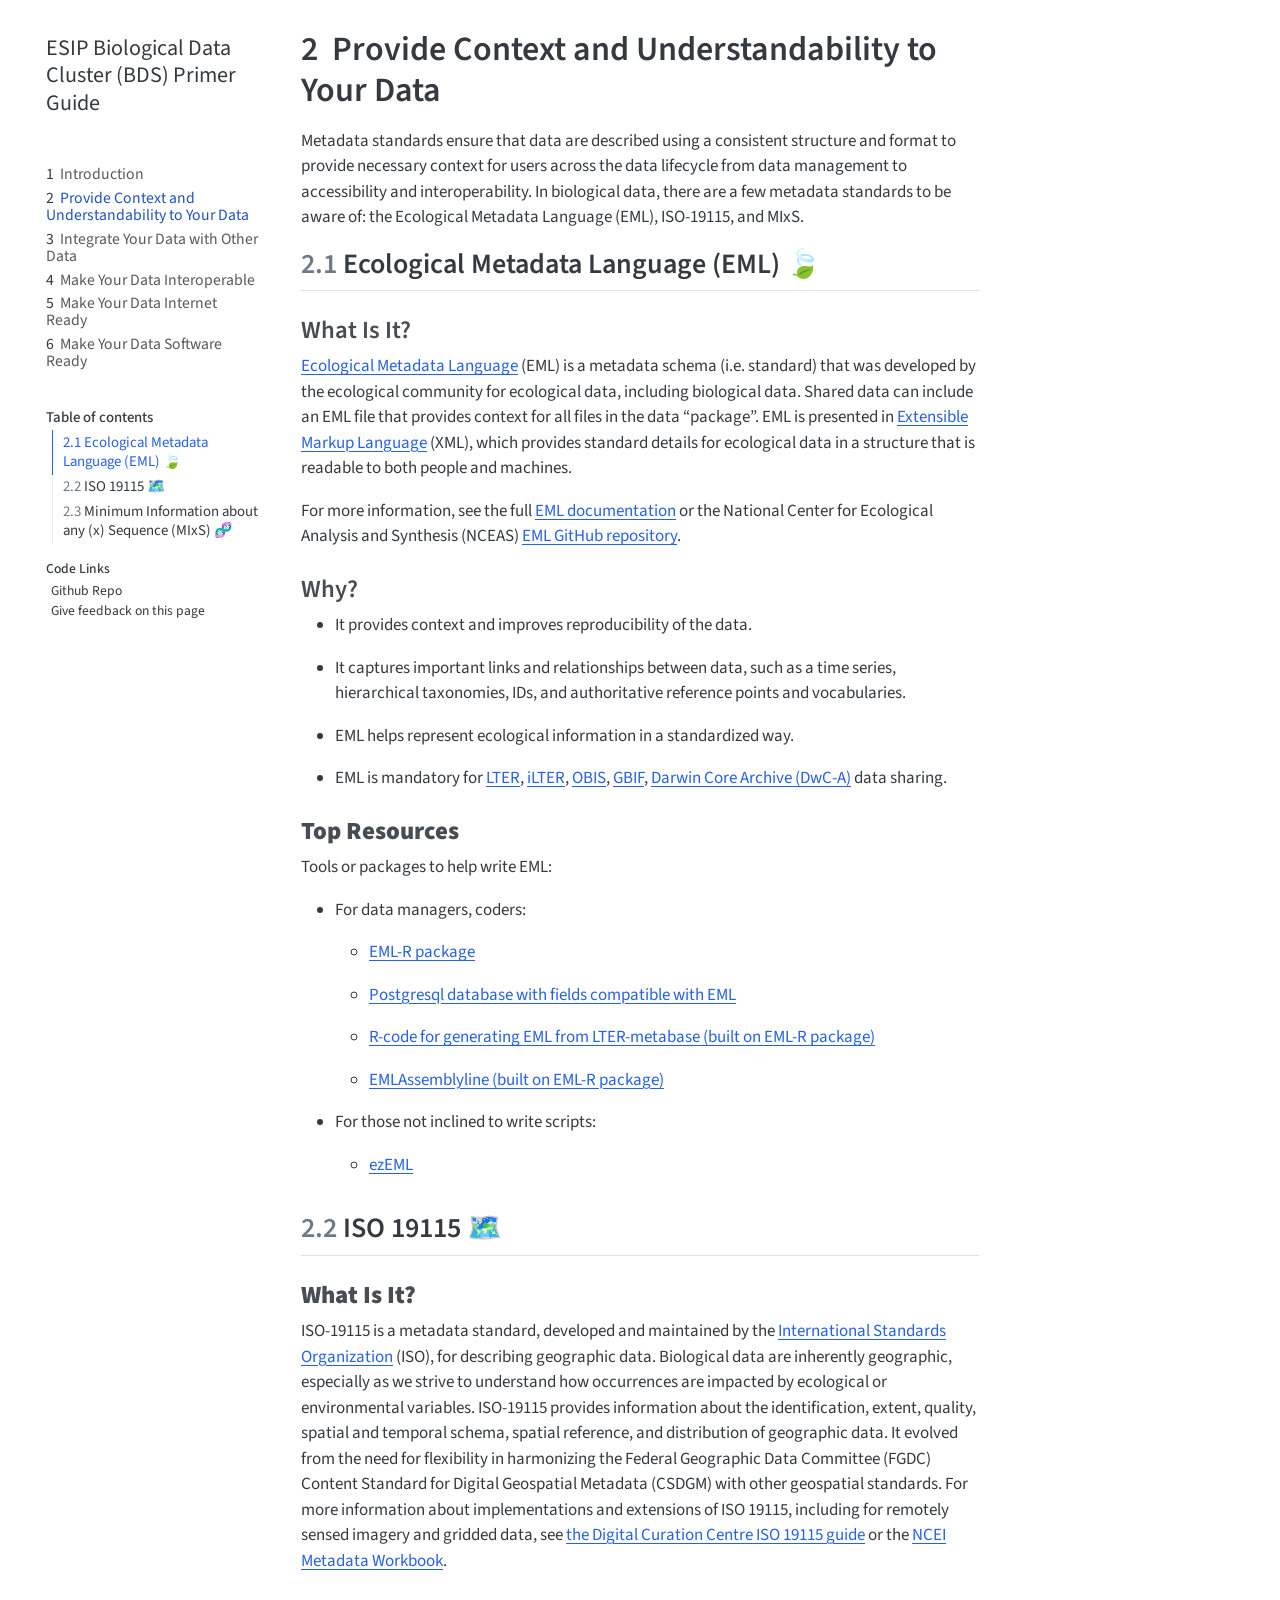
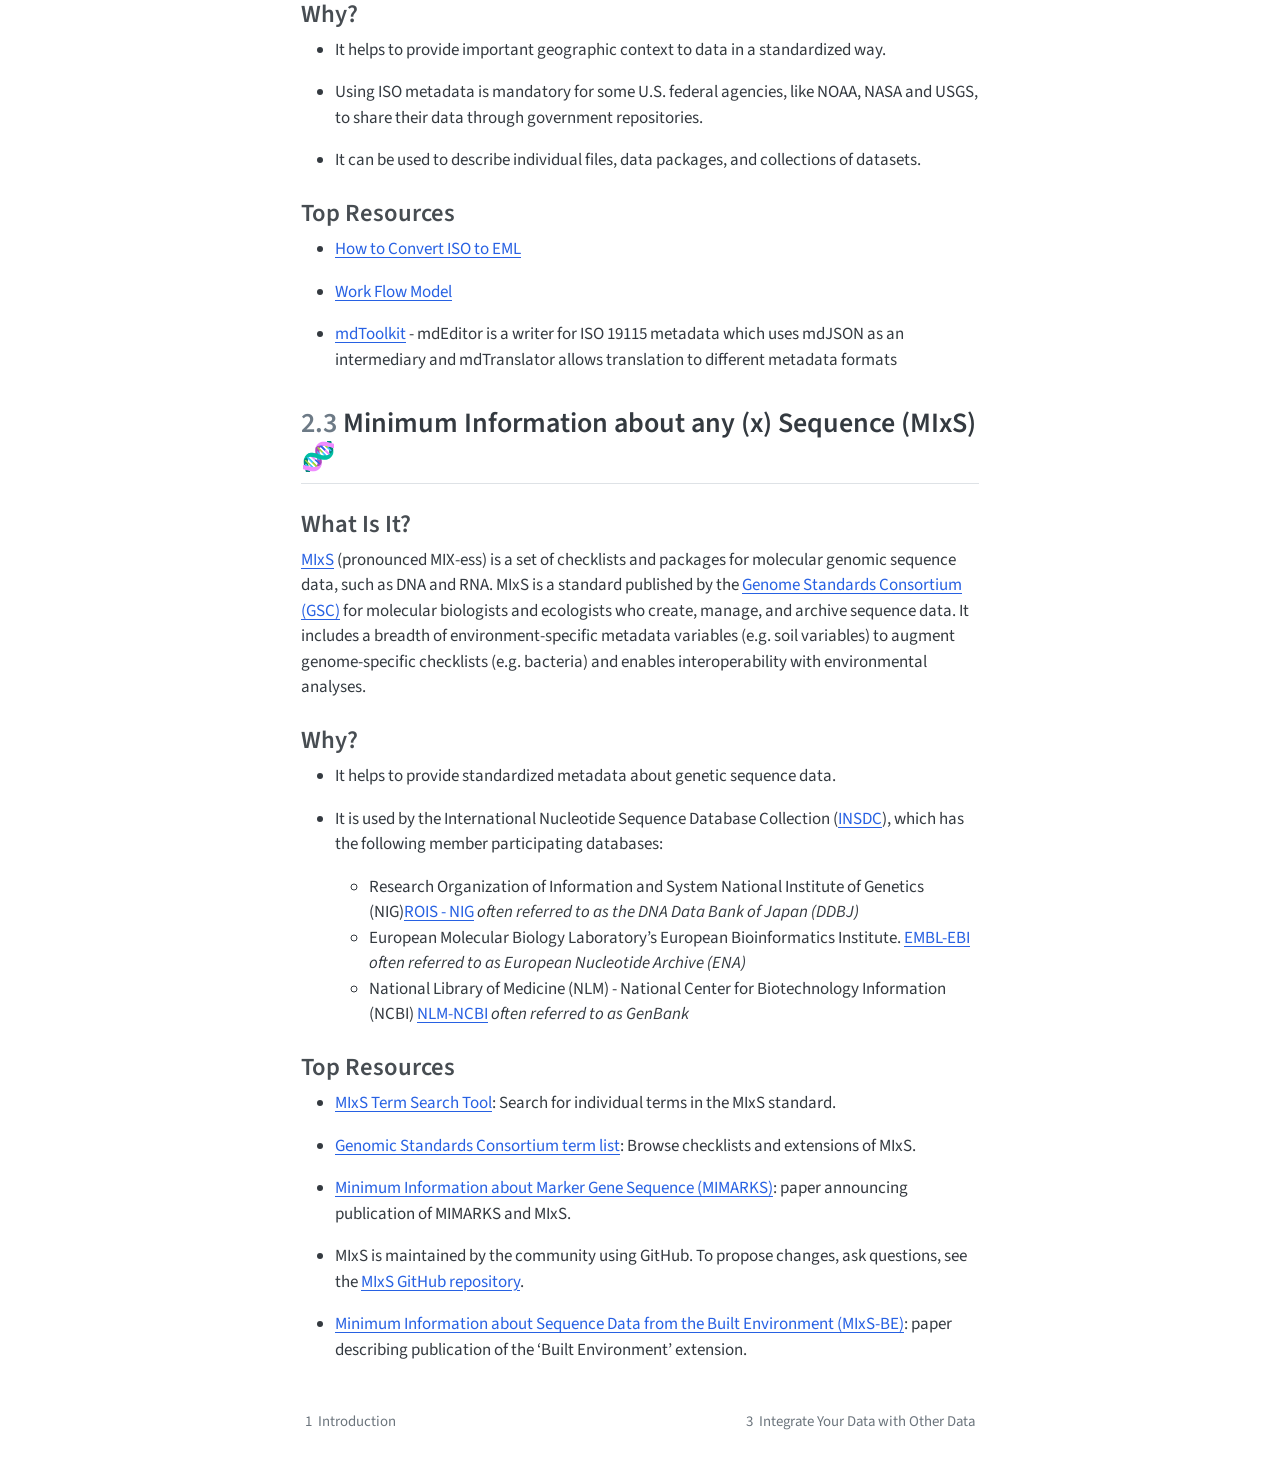
==== context_understandability.html @ b3a2f8ca "Built site for gh-pages" ====
<!DOCTYPE html>
<html xmlns="http://www.w3.org/1999/xhtml" lang="en" xml:lang="en"><head>

<meta charset="utf-8">
<meta name="generator" content="quarto-1.7.31">

<meta name="viewport" content="width=device-width, initial-scale=1.0, user-scalable=yes">


<title>2&nbsp; Provide Context and Understandability to Your Data – ESIP Biological Data Cluster (BDS) Primer Guide</title>
<style>
code{white-space: pre-wrap;}
span.smallcaps{font-variant: small-caps;}
div.columns{display: flex; gap: min(4vw, 1.5em);}
div.column{flex: auto; overflow-x: auto;}
div.hanging-indent{margin-left: 1.5em; text-indent: -1.5em;}
ul.task-list{list-style: none;}
ul.task-list li input[type="checkbox"] {
  width: 0.8em;
  margin: 0 0.8em 0.2em -1em; /* quarto-specific, see https://github.com/quarto-dev/quarto-cli/issues/4556 */ 
  vertical-align: middle;
}
</style>


<script src="site_libs/quarto-nav/quarto-nav.js"></script>
<script src="site_libs/quarto-nav/headroom.min.js"></script>
<script src="site_libs/clipboard/clipboard.min.js"></script>
<script src="site_libs/quarto-search/autocomplete.umd.js"></script>
<script src="site_libs/quarto-search/fuse.min.js"></script>
<script src="site_libs/quarto-search/quarto-search.js"></script>
<meta name="quarto:offset" content="./">
<link href="./integrate_data.html" rel="next">
<link href="./index.html" rel="prev">
<script src="site_libs/quarto-html/quarto.js" type="module"></script>
<script src="site_libs/quarto-html/tabsets/tabsets.js" type="module"></script>
<script src="site_libs/quarto-html/popper.min.js"></script>
<script src="site_libs/quarto-html/tippy.umd.min.js"></script>
<script src="site_libs/quarto-html/anchor.min.js"></script>
<link href="site_libs/quarto-html/tippy.css" rel="stylesheet">
<link href="site_libs/quarto-html/quarto-syntax-highlighting-e1a5c8363afafaef2c763b6775fbf3ca.css" rel="stylesheet" id="quarto-text-highlighting-styles">
<script src="site_libs/bootstrap/bootstrap.min.js"></script>
<link href="site_libs/bootstrap/bootstrap-icons.css" rel="stylesheet">
<link href="site_libs/bootstrap/bootstrap-485d01fc63b59abcd3ee1bf1e8e2748d.min.css" rel="stylesheet" append-hash="true" id="quarto-bootstrap" data-mode="light">
<script id="quarto-search-options" type="application/json">{
  "location": "sidebar",
  "copy-button": false,
  "collapse-after": 3,
  "panel-placement": "start",
  "type": "textbox",
  "limit": 50,
  "keyboard-shortcut": [
    "f",
    "/",
    "s"
  ],
  "show-item-context": false,
  "language": {
    "search-no-results-text": "No results",
    "search-matching-documents-text": "matching documents",
    "search-copy-link-title": "Copy link to search",
    "search-hide-matches-text": "Hide additional matches",
    "search-more-match-text": "more match in this document",
    "search-more-matches-text": "more matches in this document",
    "search-clear-button-title": "Clear",
    "search-text-placeholder": "",
    "search-detached-cancel-button-title": "Cancel",
    "search-submit-button-title": "Submit",
    "search-label": "Search"
  }
}</script>


</head>

<body class="nav-sidebar floating quarto-light">

<div id="quarto-search-results"></div>
  <header id="quarto-header" class="headroom fixed-top">
  <nav class="quarto-secondary-nav">
    <div class="container-fluid d-flex">
      <button type="button" class="quarto-btn-toggle btn" data-bs-toggle="collapse" role="button" data-bs-target=".quarto-sidebar-collapse-item" aria-controls="quarto-sidebar" aria-expanded="false" aria-label="Toggle sidebar navigation" onclick="if (window.quartoToggleHeadroom) { window.quartoToggleHeadroom(); }">
        <i class="bi bi-layout-text-sidebar-reverse"></i>
      </button>
        <nav class="quarto-page-breadcrumbs" aria-label="breadcrumb"><ol class="breadcrumb"><li class="breadcrumb-item"><a href="./context_understandability.html"><span class="chapter-number">2</span>&nbsp; <span class="chapter-title">Provide Context and Understandability to Your Data</span></a></li></ol></nav>
        <a class="flex-grow-1" role="navigation" data-bs-toggle="collapse" data-bs-target=".quarto-sidebar-collapse-item" aria-controls="quarto-sidebar" aria-expanded="false" aria-label="Toggle sidebar navigation" onclick="if (window.quartoToggleHeadroom) { window.quartoToggleHeadroom(); }">      
        </a>
      <button type="button" class="btn quarto-search-button" aria-label="Search" onclick="window.quartoOpenSearch();">
        <i class="bi bi-search"></i>
      </button>
    </div>
  </nav>
</header>
<!-- content -->
<div id="quarto-content" class="quarto-container page-columns page-rows-contents page-layout-article">
<!-- sidebar -->
  <nav id="quarto-sidebar" class="sidebar collapse collapse-horizontal quarto-sidebar-collapse-item sidebar-navigation floating overflow-auto">
    <div class="pt-lg-2 mt-2 text-left sidebar-header">
    <div class="sidebar-title mb-0 py-0">
      <a href="./">ESIP Biological Data Cluster (BDS) Primer Guide</a> 
    </div>
      </div>
        <div class="mt-2 flex-shrink-0 align-items-center">
        <div class="sidebar-search">
        <div id="quarto-search" class="" title="Search"></div>
        </div>
        </div>
    <div class="sidebar-menu-container"> 
    <ul class="list-unstyled mt-1">
        <li class="sidebar-item">
  <div class="sidebar-item-container"> 
  <a href="./index.html" class="sidebar-item-text sidebar-link">
 <span class="menu-text"><span class="chapter-number">1</span>&nbsp; <span class="chapter-title">Introduction</span></span></a>
  </div>
</li>
        <li class="sidebar-item">
  <div class="sidebar-item-container"> 
  <a href="./context_understandability.html" class="sidebar-item-text sidebar-link active">
 <span class="menu-text"><span class="chapter-number">2</span>&nbsp; <span class="chapter-title">Provide Context and Understandability to Your Data</span></span></a>
  </div>
</li>
        <li class="sidebar-item">
  <div class="sidebar-item-container"> 
  <a href="./integrate_data.html" class="sidebar-item-text sidebar-link">
 <span class="menu-text"><span class="chapter-number">3</span>&nbsp; <span class="chapter-title">Integrate Your Data with Other Data</span></span></a>
  </div>
</li>
        <li class="sidebar-item">
  <div class="sidebar-item-container"> 
  <a href="./interoperable_data.html" class="sidebar-item-text sidebar-link">
 <span class="menu-text"><span class="chapter-number">4</span>&nbsp; <span class="chapter-title">Make Your Data Interoperable</span></span></a>
  </div>
</li>
        <li class="sidebar-item">
  <div class="sidebar-item-container"> 
  <a href="./make_your_data_internet_ready.html" class="sidebar-item-text sidebar-link">
 <span class="menu-text"><span class="chapter-number">5</span>&nbsp; <span class="chapter-title">Make Your Data Internet Ready</span></span></a>
  </div>
</li>
        <li class="sidebar-item">
  <div class="sidebar-item-container"> 
  <a href="./software_ready.html" class="sidebar-item-text sidebar-link">
 <span class="menu-text"><span class="chapter-number">6</span>&nbsp; <span class="chapter-title">Make Your Data Software Ready</span></span></a>
  </div>
</li>
    </ul>
    </div>
    <nav id="TOC" role="doc-toc" class="toc-active">
    <h2 id="toc-title">Table of contents</h2>
   
  <ul>
  <li><a href="#ecological-metadata-language-eml" id="toc-ecological-metadata-language-eml" class="nav-link active" data-scroll-target="#ecological-metadata-language-eml"><span class="header-section-number">2.1</span> Ecological Metadata Language (EML) 🍃</a>
  <ul class="collapse">
  <li><a href="#what-is-it" id="toc-what-is-it" class="nav-link" data-scroll-target="#what-is-it">What Is It?</a></li>
  <li><a href="#why" id="toc-why" class="nav-link" data-scroll-target="#why">Why?</a></li>
  <li><a href="#top-resources" id="toc-top-resources" class="nav-link" data-scroll-target="#top-resources"><strong>Top Resources</strong></a></li>
  </ul></li>
  <li><a href="#iso-19115" id="toc-iso-19115" class="nav-link" data-scroll-target="#iso-19115"><span class="header-section-number">2.2</span> ISO 19115 🗺️</a>
  <ul class="collapse">
  <li><a href="#what-is-it-1" id="toc-what-is-it-1" class="nav-link" data-scroll-target="#what-is-it-1"><strong>What Is It?</strong></a></li>
  <li><a href="#why-1" id="toc-why-1" class="nav-link" data-scroll-target="#why-1">Why?</a></li>
  <li><a href="#top-resources-1" id="toc-top-resources-1" class="nav-link" data-scroll-target="#top-resources-1">Top Resources</a></li>
  </ul></li>
  <li><a href="#minimum-information-about-any-x-sequence-mixs" id="toc-minimum-information-about-any-x-sequence-mixs" class="nav-link" data-scroll-target="#minimum-information-about-any-x-sequence-mixs"><span class="header-section-number">2.3</span> Minimum Information about any (x) Sequence (MIxS) 🧬</a>
  <ul class="collapse">
  <li><a href="#what-is-it-2" id="toc-what-is-it-2" class="nav-link" data-scroll-target="#what-is-it-2">What Is It?</a></li>
  <li><a href="#why-2" id="toc-why-2" class="nav-link" data-scroll-target="#why-2">Why?</a></li>
  <li><a href="#top-resources-2" id="toc-top-resources-2" class="nav-link" data-scroll-target="#top-resources-2">Top Resources</a></li>
  </ul></li>
  </ul>
<div class="quarto-code-links"><h2>Code Links</h2><ul><li><a href="https://github.com/ESIPFed/bds-primer-best-practices"><i class="bi bi-github"></i>Github Repo</a></li><li><a href="https://github.com/ESIPFed/bds-primer-best-practices/issues/new/choose"><i class="bi bi-lightbulb"></i>Give feedback on this page</a></li></ul></div></nav>
</nav>
<div id="quarto-sidebar-glass" class="quarto-sidebar-collapse-item" data-bs-toggle="collapse" data-bs-target=".quarto-sidebar-collapse-item"></div>
<!-- margin-sidebar -->
    <div id="quarto-margin-sidebar" class="sidebar margin-sidebar zindex-bottom">
    </div>
<!-- main -->
<main class="content" id="quarto-document-content">

<header id="title-block-header" class="quarto-title-block default">
<div class="quarto-title">
<h1 class="title"><span class="chapter-number">2</span>&nbsp; <span class="chapter-title">Provide Context and Understandability to Your Data</span></h1>
</div>



<div class="quarto-title-meta">

    
  
    
  </div>
  


</header>


<p>Metadata standards ensure that data are described using a consistent structure and format to provide necessary context for users across the data lifecycle from data management to accessibility and interoperability. In biological data, there are a few metadata standards to be aware of: the Ecological Metadata Language (EML), ISO-19115, and MIxS.</p>
<section id="ecological-metadata-language-eml" class="level2" data-number="2.1">
<h2 data-number="2.1" class="anchored" data-anchor-id="ecological-metadata-language-eml"><span class="header-section-number">2.1</span> Ecological Metadata Language (EML) 🍃</h2>
<section id="what-is-it" class="level3">
<h3 class="anchored" data-anchor-id="what-is-it">What Is It?</h3>
<p><a href="https://eml.ecoinformatics.org/eml-ecological-metadata-language">Ecological Metadata Language</a> (EML) is a metadata schema (i.e.&nbsp;standard) that was developed by the ecological community for ecological data, including biological data. Shared data can include an EML file that provides context for all files in the data “package”. EML is presented in <a href="https://www.w3schools.com/xml/">Extensible Markup Language</a> (XML), which provides standard details for ecological data in a structure that is readable to both people and machines.</p>
<p>For more information, see the full <a href="https://eml.ecoinformatics.org/eml-schema">EML documentation</a> or the National Center for Ecological Analysis and Synthesis (NCEAS) <a href="https://github.com/NCEAS/eml">EML GitHub repository</a>.</p>
</section>
<section id="why" class="level3">
<h3 class="anchored" data-anchor-id="why">Why?</h3>
<ul>
<li><p>It provides context and improves reproducibility of the data.</p></li>
<li><p>It captures important links and relationships between data, such as a time series, hierarchical taxonomies, IDs, and authoritative reference points and vocabularies.</p></li>
<li><p>EML helps represent ecological information in a standardized way.</p></li>
<li><p>EML is mandatory for <a href="https://lternet.edu/">LTER</a>, <a href="https://www.ilter.network/">iLTER</a>, <a href="https://obis.org/">OBIS</a>, <a href="https://www.gbif.org/">GBIF</a>, <a href="https://www.gbif.org/darwin-core">Darwin Core Archive (DwC-A)</a> data sharing.</p></li>
</ul>
</section>
<section id="top-resources" class="level3">
<h3 class="anchored" data-anchor-id="top-resources"><strong>Top Resources</strong></h3>
<p>Tools or packages to help write EML:</p>
<ul>
<li><p>For data managers, coders:&nbsp;</p>
<ul>
<li><p><a href="https://cran.r-project.org/web/packages/EML/index.html">EML-R package</a></p></li>
<li><p><a href="https://github.com/lter/LTER-core-metabase">Postgresql database with fields compatible with EML</a></p></li>
<li><p><a href="https://github.com/BLE-LTER/MetaEgress">R-code for generating EML from LTER-metabase (built on EML-R package)</a></p></li>
<li><p><a href="https://ediorg.github.io/EMLassemblyline/articles/overview.html">EMLAssemblyline (built on EML-R package)</a></p></li>
</ul></li>
<li><p>For those not inclined to write scripts:</p>
<ul>
<li><a href="https://ezeml.edirepository.org/">ezEML</a></li>
</ul></li>
</ul>
</section>
</section>
<section id="iso-19115" class="level2" data-number="2.2">
<h2 data-number="2.2" class="anchored" data-anchor-id="iso-19115"><span class="header-section-number">2.2</span> ISO 19115 🗺️</h2>
<section id="what-is-it-1" class="level3">
<h3 class="anchored" data-anchor-id="what-is-it-1"><strong>What Is It?</strong></h3>
<p>ISO-19115 is a metadata standard, developed and maintained by the <a href="https://www.iso.org/home.html">International Standards Organization</a> (ISO), for describing geographic data. Biological data are inherently geographic, especially as we strive to understand how occurrences are impacted by ecological or environmental variables. ISO-19115 provides information about the identification, extent, quality, spatial and temporal schema, spatial reference, and distribution of geographic data. It evolved from the need for flexibility in harmonizing the Federal Geographic Data Committee (FGDC) Content Standard for Digital Geospatial Metadata (CSDGM) with other geospatial standards. For more information about implementations and extensions of ISO 19115, including for remotely sensed imagery and gridded data, see <a href="https://www.dcc.ac.uk/resources/metadata-standards/iso-19115">the Digital Curation Centre ISO 19115 guide</a> or the <a href="https://www.ncei.noaa.gov/sites/default/files/2020-04/ISO%2019115-2%20Workbook_Part%20II%20Extentions%20for%20imagery%20and%20Gridded%20Data.pdf">NCEI Metadata Workbook</a>.</p>
</section>
<section id="why-1" class="level3">
<h3 class="anchored" data-anchor-id="why-1">Why?</h3>
<ul>
<li><p>It helps to provide important geographic context to data in a standardized way.</p></li>
<li><p>Using ISO metadata is mandatory for some U.S. federal agencies, like NOAA, NASA and USGS, to share their data through government repositories.</p></li>
<li><p>It can be used to describe individual files, data packages, and collections of datasets.</p></li>
</ul>
</section>
<section id="top-resources-1" class="level3">
<h3 class="anchored" data-anchor-id="top-resources-1">Top Resources</h3>
<ul>
<li><p><a href="https://nceas.github.io/arcticdatautils/reference/convert_iso_to_eml.html">How to Convert ISO to EML</a>&nbsp;</p></li>
<li><p><a href="https://www.fgdc.gov/metadata/iso-implementation-model-workflow">Work Flow Model</a></p></li>
<li><p><a href="https://www.mdtoolkit.org/home">mdToolkit</a> - mdEditor is a writer for ISO 19115 metadata which uses mdJSON as an intermediary and mdTranslator allows translation to different metadata formats</p></li>
</ul>
</section>
</section>
<section id="minimum-information-about-any-x-sequence-mixs" class="level2" data-number="2.3">
<h2 data-number="2.3" class="anchored" data-anchor-id="minimum-information-about-any-x-sequence-mixs"><span class="header-section-number">2.3</span> Minimum Information about any (x) Sequence (MIxS) 🧬</h2>
<section id="what-is-it-2" class="level3">
<h3 class="anchored" data-anchor-id="what-is-it-2">What Is It?</h3>
<p><a href="https://w3id.org/mixs">MIxS</a> (pronounced MIX-ess) is a set of checklists and packages for molecular genomic sequence data, such as DNA and RNA. MIxS is a standard published by the <a href="https://www.gensc.org/">Genome Standards Consortium (GSC)</a> for molecular biologists and ecologists who create, manage, and archive sequence data. It includes a breadth of environment-specific metadata variables (e.g.&nbsp;soil variables) to augment genome-specific checklists (e.g.&nbsp;bacteria) and enables interoperability with environmental analyses.</p>
</section>
<section id="why-2" class="level3">
<h3 class="anchored" data-anchor-id="why-2">Why?</h3>
<ul>
<li><p>It helps to provide standardized metadata about genetic sequence data.</p></li>
<li><p>It is used by the International Nucleotide Sequence Database Collection (<a href="https://www.insdc.org/">INSDC</a>), which has the following member participating databases:</p>
<ul>
<li>Research Organization of Information and System National Institute of Genetics (NIG)<a href="https://www.ddbj.nig.ac.jp/index-e.html">ROIS - NIG</a> <em>often referred to as the DNA Data Bank of Japan (DDBJ)</em></li>
<li>European Molecular Biology Laboratory’s European Bioinformatics Institute. <a href="https://www.ebi.ac.uk/ena/browser/home">EMBL-EBI</a> <em>often referred to as European Nucleotide Archive (ENA)</em></li>
<li>National Library of Medicine (NLM) - National Center for Biotechnology Information (NCBI) <a href="https://submit.ncbi.nlm.nih.gov/">NLM-NCBI</a> <em>often referred to as GenBank</em></li>
</ul></li>
</ul>
</section>
<section id="top-resources-2" class="level3">
<h3 class="anchored" data-anchor-id="top-resources-2">Top Resources</h3>
<ul>
<li><p><a href="http://www.gensc.org/pages/standards/search-terms.html">MIxS Term Search Tool</a>: Search for individual terms in the MIxS standard.</p></li>
<li><p><a href="https://genomicsstandardsconsortium.github.io/mixs/">Genomic Standards Consortium term list</a>: Browse checklists and extensions of MIxS.</p></li>
<li><p><a href="https://www.nature.com/articles/nbt.1823">Minimum Information about Marker Gene Sequence (MIMARKS)</a>: paper announcing publication of MIMARKS and MIxS.</p></li>
<li><p>MIxS is maintained by the community using GitHub. To propose changes, ask questions, see the <a href="https://github.com/GenomicsStandardsConsortium/mixs">MIxS GitHub repository</a>.</p></li>
<li><p><a href="https://www.ncbi.nlm.nih.gov/pmc/articles/PMC3869023/">Minimum Information about Sequence Data from the Built Environment (MIxS-BE)</a>: paper describing publication of the ‘Built Environment’ extension.</p></li>
</ul>


</section>
</section>

</main> <!-- /main -->
<script id="quarto-html-after-body" type="application/javascript">
  window.document.addEventListener("DOMContentLoaded", function (event) {
    const icon = "";
    const anchorJS = new window.AnchorJS();
    anchorJS.options = {
      placement: 'right',
      icon: icon
    };
    anchorJS.add('.anchored');
    const isCodeAnnotation = (el) => {
      for (const clz of el.classList) {
        if (clz.startsWith('code-annotation-')) {                     
          return true;
        }
      }
      return false;
    }
    const onCopySuccess = function(e) {
      // button target
      const button = e.trigger;
      // don't keep focus
      button.blur();
      // flash "checked"
      button.classList.add('code-copy-button-checked');
      var currentTitle = button.getAttribute("title");
      button.setAttribute("title", "Copied!");
      let tooltip;
      if (window.bootstrap) {
        button.setAttribute("data-bs-toggle", "tooltip");
        button.setAttribute("data-bs-placement", "left");
        button.setAttribute("data-bs-title", "Copied!");
        tooltip = new bootstrap.Tooltip(button, 
          { trigger: "manual", 
            customClass: "code-copy-button-tooltip",
            offset: [0, -8]});
        tooltip.show();    
      }
      setTimeout(function() {
        if (tooltip) {
          tooltip.hide();
          button.removeAttribute("data-bs-title");
          button.removeAttribute("data-bs-toggle");
          button.removeAttribute("data-bs-placement");
        }
        button.setAttribute("title", currentTitle);
        button.classList.remove('code-copy-button-checked');
      }, 1000);
      // clear code selection
      e.clearSelection();
    }
    const getTextToCopy = function(trigger) {
        const codeEl = trigger.previousElementSibling.cloneNode(true);
        for (const childEl of codeEl.children) {
          if (isCodeAnnotation(childEl)) {
            childEl.remove();
          }
        }
        return codeEl.innerText;
    }
    const clipboard = new window.ClipboardJS('.code-copy-button:not([data-in-quarto-modal])', {
      text: getTextToCopy
    });
    clipboard.on('success', onCopySuccess);
    if (window.document.getElementById('quarto-embedded-source-code-modal')) {
      const clipboardModal = new window.ClipboardJS('.code-copy-button[data-in-quarto-modal]', {
        text: getTextToCopy,
        container: window.document.getElementById('quarto-embedded-source-code-modal')
      });
      clipboardModal.on('success', onCopySuccess);
    }
      var localhostRegex = new RegExp(/^(?:http|https):\/\/localhost\:?[0-9]*\//);
      var mailtoRegex = new RegExp(/^mailto:/);
        var filterRegex = new RegExp("^(?:http:|https:)\/\/esipfed\.github\.io");
      var isInternal = (href) => {
          return filterRegex.test(href) || localhostRegex.test(href) || mailtoRegex.test(href);
      }
      // Inspect non-navigation links and adorn them if external
     var links = window.document.querySelectorAll('a[href]:not(.nav-link):not(.navbar-brand):not(.toc-action):not(.sidebar-link):not(.sidebar-item-toggle):not(.pagination-link):not(.no-external):not([aria-hidden]):not(.dropdown-item):not(.quarto-navigation-tool):not(.about-link)');
      for (var i=0; i<links.length; i++) {
        const link = links[i];
        if (!isInternal(link.href)) {
          // undo the damage that might have been done by quarto-nav.js in the case of
          // links that we want to consider external
          if (link.dataset.originalHref !== undefined) {
            link.href = link.dataset.originalHref;
          }
            // target, if specified
            link.setAttribute("target", "_blank");
            if (link.getAttribute("rel") === null) {
              link.setAttribute("rel", "noopener");
            }
            // default icon
            link.classList.add("external");
        }
      }
    function tippyHover(el, contentFn, onTriggerFn, onUntriggerFn) {
      const config = {
        allowHTML: true,
        maxWidth: 500,
        delay: 100,
        arrow: false,
        appendTo: function(el) {
            return el.parentElement;
        },
        interactive: true,
        interactiveBorder: 10,
        theme: 'quarto',
        placement: 'bottom-start',
      };
      if (contentFn) {
        config.content = contentFn;
      }
      if (onTriggerFn) {
        config.onTrigger = onTriggerFn;
      }
      if (onUntriggerFn) {
        config.onUntrigger = onUntriggerFn;
      }
      window.tippy(el, config); 
    }
    const noterefs = window.document.querySelectorAll('a[role="doc-noteref"]');
    for (var i=0; i<noterefs.length; i++) {
      const ref = noterefs[i];
      tippyHover(ref, function() {
        // use id or data attribute instead here
        let href = ref.getAttribute('data-footnote-href') || ref.getAttribute('href');
        try { href = new URL(href).hash; } catch {}
        const id = href.replace(/^#\/?/, "");
        const note = window.document.getElementById(id);
        if (note) {
          return note.innerHTML;
        } else {
          return "";
        }
      });
    }
    const xrefs = window.document.querySelectorAll('a.quarto-xref');
    const processXRef = (id, note) => {
      // Strip column container classes
      const stripColumnClz = (el) => {
        el.classList.remove("page-full", "page-columns");
        if (el.children) {
          for (const child of el.children) {
            stripColumnClz(child);
          }
        }
      }
      stripColumnClz(note)
      if (id === null || id.startsWith('sec-')) {
        // Special case sections, only their first couple elements
        const container = document.createElement("div");
        if (note.children && note.children.length > 2) {
          container.appendChild(note.children[0].cloneNode(true));
          for (let i = 1; i < note.children.length; i++) {
            const child = note.children[i];
            if (child.tagName === "P" && child.innerText === "") {
              continue;
            } else {
              container.appendChild(child.cloneNode(true));
              break;
            }
          }
          if (window.Quarto?.typesetMath) {
            window.Quarto.typesetMath(container);
          }
          return container.innerHTML
        } else {
          if (window.Quarto?.typesetMath) {
            window.Quarto.typesetMath(note);
          }
          return note.innerHTML;
        }
      } else {
        // Remove any anchor links if they are present
        const anchorLink = note.querySelector('a.anchorjs-link');
        if (anchorLink) {
          anchorLink.remove();
        }
        if (window.Quarto?.typesetMath) {
          window.Quarto.typesetMath(note);
        }
        if (note.classList.contains("callout")) {
          return note.outerHTML;
        } else {
          return note.innerHTML;
        }
      }
    }
    for (var i=0; i<xrefs.length; i++) {
      const xref = xrefs[i];
      tippyHover(xref, undefined, function(instance) {
        instance.disable();
        let url = xref.getAttribute('href');
        let hash = undefined; 
        if (url.startsWith('#')) {
          hash = url;
        } else {
          try { hash = new URL(url).hash; } catch {}
        }
        if (hash) {
          const id = hash.replace(/^#\/?/, "");
          const note = window.document.getElementById(id);
          if (note !== null) {
            try {
              const html = processXRef(id, note.cloneNode(true));
              instance.setContent(html);
            } finally {
              instance.enable();
              instance.show();
            }
          } else {
            // See if we can fetch this
            fetch(url.split('#')[0])
            .then(res => res.text())
            .then(html => {
              const parser = new DOMParser();
              const htmlDoc = parser.parseFromString(html, "text/html");
              const note = htmlDoc.getElementById(id);
              if (note !== null) {
                const html = processXRef(id, note);
                instance.setContent(html);
              } 
            }).finally(() => {
              instance.enable();
              instance.show();
            });
          }
        } else {
          // See if we can fetch a full url (with no hash to target)
          // This is a special case and we should probably do some content thinning / targeting
          fetch(url)
          .then(res => res.text())
          .then(html => {
            const parser = new DOMParser();
            const htmlDoc = parser.parseFromString(html, "text/html");
            const note = htmlDoc.querySelector('main.content');
            if (note !== null) {
              // This should only happen for chapter cross references
              // (since there is no id in the URL)
              // remove the first header
              if (note.children.length > 0 && note.children[0].tagName === "HEADER") {
                note.children[0].remove();
              }
              const html = processXRef(null, note);
              instance.setContent(html);
            } 
          }).finally(() => {
            instance.enable();
            instance.show();
          });
        }
      }, function(instance) {
      });
    }
        let selectedAnnoteEl;
        const selectorForAnnotation = ( cell, annotation) => {
          let cellAttr = 'data-code-cell="' + cell + '"';
          let lineAttr = 'data-code-annotation="' +  annotation + '"';
          const selector = 'span[' + cellAttr + '][' + lineAttr + ']';
          return selector;
        }
        const selectCodeLines = (annoteEl) => {
          const doc = window.document;
          const targetCell = annoteEl.getAttribute("data-target-cell");
          const targetAnnotation = annoteEl.getAttribute("data-target-annotation");
          const annoteSpan = window.document.querySelector(selectorForAnnotation(targetCell, targetAnnotation));
          const lines = annoteSpan.getAttribute("data-code-lines").split(",");
          const lineIds = lines.map((line) => {
            return targetCell + "-" + line;
          })
          let top = null;
          let height = null;
          let parent = null;
          if (lineIds.length > 0) {
              //compute the position of the single el (top and bottom and make a div)
              const el = window.document.getElementById(lineIds[0]);
              top = el.offsetTop;
              height = el.offsetHeight;
              parent = el.parentElement.parentElement;
            if (lineIds.length > 1) {
              const lastEl = window.document.getElementById(lineIds[lineIds.length - 1]);
              const bottom = lastEl.offsetTop + lastEl.offsetHeight;
              height = bottom - top;
            }
            if (top !== null && height !== null && parent !== null) {
              // cook up a div (if necessary) and position it 
              let div = window.document.getElementById("code-annotation-line-highlight");
              if (div === null) {
                div = window.document.createElement("div");
                div.setAttribute("id", "code-annotation-line-highlight");
                div.style.position = 'absolute';
                parent.appendChild(div);
              }
              div.style.top = top - 2 + "px";
              div.style.height = height + 4 + "px";
              div.style.left = 0;
              let gutterDiv = window.document.getElementById("code-annotation-line-highlight-gutter");
              if (gutterDiv === null) {
                gutterDiv = window.document.createElement("div");
                gutterDiv.setAttribute("id", "code-annotation-line-highlight-gutter");
                gutterDiv.style.position = 'absolute';
                const codeCell = window.document.getElementById(targetCell);
                const gutter = codeCell.querySelector('.code-annotation-gutter');
                gutter.appendChild(gutterDiv);
              }
              gutterDiv.style.top = top - 2 + "px";
              gutterDiv.style.height = height + 4 + "px";
            }
            selectedAnnoteEl = annoteEl;
          }
        };
        const unselectCodeLines = () => {
          const elementsIds = ["code-annotation-line-highlight", "code-annotation-line-highlight-gutter"];
          elementsIds.forEach((elId) => {
            const div = window.document.getElementById(elId);
            if (div) {
              div.remove();
            }
          });
          selectedAnnoteEl = undefined;
        };
          // Handle positioning of the toggle
      window.addEventListener(
        "resize",
        throttle(() => {
          elRect = undefined;
          if (selectedAnnoteEl) {
            selectCodeLines(selectedAnnoteEl);
          }
        }, 10)
      );
      function throttle(fn, ms) {
      let throttle = false;
      let timer;
        return (...args) => {
          if(!throttle) { // first call gets through
              fn.apply(this, args);
              throttle = true;
          } else { // all the others get throttled
              if(timer) clearTimeout(timer); // cancel #2
              timer = setTimeout(() => {
                fn.apply(this, args);
                timer = throttle = false;
              }, ms);
          }
        };
      }
        // Attach click handler to the DT
        const annoteDls = window.document.querySelectorAll('dt[data-target-cell]');
        for (const annoteDlNode of annoteDls) {
          annoteDlNode.addEventListener('click', (event) => {
            const clickedEl = event.target;
            if (clickedEl !== selectedAnnoteEl) {
              unselectCodeLines();
              const activeEl = window.document.querySelector('dt[data-target-cell].code-annotation-active');
              if (activeEl) {
                activeEl.classList.remove('code-annotation-active');
              }
              selectCodeLines(clickedEl);
              clickedEl.classList.add('code-annotation-active');
            } else {
              // Unselect the line
              unselectCodeLines();
              clickedEl.classList.remove('code-annotation-active');
            }
          });
        }
    const findCites = (el) => {
      const parentEl = el.parentElement;
      if (parentEl) {
        const cites = parentEl.dataset.cites;
        if (cites) {
          return {
            el,
            cites: cites.split(' ')
          };
        } else {
          return findCites(el.parentElement)
        }
      } else {
        return undefined;
      }
    };
    var bibliorefs = window.document.querySelectorAll('a[role="doc-biblioref"]');
    for (var i=0; i<bibliorefs.length; i++) {
      const ref = bibliorefs[i];
      const citeInfo = findCites(ref);
      if (citeInfo) {
        tippyHover(citeInfo.el, function() {
          var popup = window.document.createElement('div');
          citeInfo.cites.forEach(function(cite) {
            var citeDiv = window.document.createElement('div');
            citeDiv.classList.add('hanging-indent');
            citeDiv.classList.add('csl-entry');
            var biblioDiv = window.document.getElementById('ref-' + cite);
            if (biblioDiv) {
              citeDiv.innerHTML = biblioDiv.innerHTML;
            }
            popup.appendChild(citeDiv);
          });
          return popup.innerHTML;
        });
      }
    }
  });
  </script>
<nav class="page-navigation">
  <div class="nav-page nav-page-previous">
      <a href="./index.html" class="pagination-link" aria-label="Introduction">
        <i class="bi bi-arrow-left-short"></i> <span class="nav-page-text"><span class="chapter-number">1</span>&nbsp; <span class="chapter-title">Introduction</span></span>
      </a>          
  </div>
  <div class="nav-page nav-page-next">
      <a href="./integrate_data.html" class="pagination-link" aria-label="Integrate Your Data with Other Data">
        <span class="nav-page-text"><span class="chapter-number">3</span>&nbsp; <span class="chapter-title">Integrate Your Data with Other Data</span></span> <i class="bi bi-arrow-right-short"></i>
      </a>
  </div>
</nav>
</div> <!-- /content -->




</body></html>
---- site_libs/quarto-html/quarto-syntax-highlighting-e1a5c8363afafaef2c763b6775fbf3ca.css ----
/* quarto syntax highlight colors */
:root {
  --quarto-hl-ot-color: #003B4F;
  --quarto-hl-at-color: #657422;
  --quarto-hl-ss-color: #20794D;
  --quarto-hl-an-color: #5E5E5E;
  --quarto-hl-fu-color: #4758AB;
  --quarto-hl-st-color: #20794D;
  --quarto-hl-cf-color: #003B4F;
  --quarto-hl-op-color: #5E5E5E;
  --quarto-hl-er-color: #AD0000;
  --quarto-hl-bn-color: #AD0000;
  --quarto-hl-al-color: #AD0000;
  --quarto-hl-va-color: #111111;
  --quarto-hl-bu-color: inherit;
  --quarto-hl-ex-color: inherit;
  --quarto-hl-pp-color: #AD0000;
  --quarto-hl-in-color: #5E5E5E;
  --quarto-hl-vs-color: #20794D;
  --quarto-hl-wa-color: #5E5E5E;
  --quarto-hl-do-color: #5E5E5E;
  --quarto-hl-im-color: #00769E;
  --quarto-hl-ch-color: #20794D;
  --quarto-hl-dt-color: #AD0000;
  --quarto-hl-fl-color: #AD0000;
  --quarto-hl-co-color: #5E5E5E;
  --quarto-hl-cv-color: #5E5E5E;
  --quarto-hl-cn-color: #8f5902;
  --quarto-hl-sc-color: #5E5E5E;
  --quarto-hl-dv-color: #AD0000;
  --quarto-hl-kw-color: #003B4F;
}

/* other quarto variables */
:root {
  --quarto-font-monospace: SFMono-Regular, Menlo, Monaco, Consolas, "Liberation Mono", "Courier New", monospace;
}

/* syntax highlight based on Pandoc's rules */
pre > code.sourceCode > span {
  color: #003B4F;
}

code.sourceCode > span {
  color: #003B4F;
}

div.sourceCode,
div.sourceCode pre.sourceCode {
  color: #003B4F;
}

/* Normal */
code span {
  color: #003B4F;
}

/* Alert */
code span.al {
  color: #AD0000;
  font-style: inherit;
}

/* Annotation */
code span.an {
  color: #5E5E5E;
  font-style: inherit;
}

/* Attribute */
code span.at {
  color: #657422;
  font-style: inherit;
}

/* BaseN */
code span.bn {
  color: #AD0000;
  font-style: inherit;
}

/* BuiltIn */
code span.bu {
  font-style: inherit;
}

/* ControlFlow */
code span.cf {
  color: #003B4F;
  font-weight: bold;
  font-style: inherit;
}

/* Char */
code span.ch {
  color: #20794D;
  font-style: inherit;
}

/* Constant */
code span.cn {
  color: #8f5902;
  font-style: inherit;
}

/* Comment */
code span.co {
  color: #5E5E5E;
  font-style: inherit;
}

/* CommentVar */
code span.cv {
  color: #5E5E5E;
  font-style: italic;
}

/* Documentation */
code span.do {
  color: #5E5E5E;
  font-style: italic;
}

/* DataType */
code span.dt {
  color: #AD0000;
  font-style: inherit;
}

/* DecVal */
code span.dv {
  color: #AD0000;
  font-style: inherit;
}

/* Error */
code span.er {
  color: #AD0000;
  font-style: inherit;
}

/* Extension */
code span.ex {
  font-style: inherit;
}

/* Float */
code span.fl {
  color: #AD0000;
  font-style: inherit;
}

/* Function */
code span.fu {
  color: #4758AB;
  font-style: inherit;
}

/* Import */
code span.im {
  color: #00769E;
  font-style: inherit;
}

/* Information */
code span.in {
  color: #5E5E5E;
  font-style: inherit;
}

/* Keyword */
code span.kw {
  color: #003B4F;
  font-weight: bold;
  font-style: inherit;
}

/* Operator */
code span.op {
  color: #5E5E5E;
  font-style: inherit;
}

/* Other */
code span.ot {
  color: #003B4F;
  font-style: inherit;
}

/* Preprocessor */
code span.pp {
  color: #AD0000;
  font-style: inherit;
}

/* SpecialChar */
code span.sc {
  color: #5E5E5E;
  font-style: inherit;
}

/* SpecialString */
code span.ss {
  color: #20794D;
  font-style: inherit;
}

/* String */
code span.st {
  color: #20794D;
  font-style: inherit;
}

/* Variable */
code span.va {
  color: #111111;
  font-style: inherit;
}

/* VerbatimString */
code span.vs {
  color: #20794D;
  font-style: inherit;
}

/* Warning */
code span.wa {
  color: #5E5E5E;
  font-style: italic;
}

.prevent-inlining {
  content: "</";
}

/*# sourceMappingURL=c735b2cac6c846c1abc72f5ce1520814.css.map */
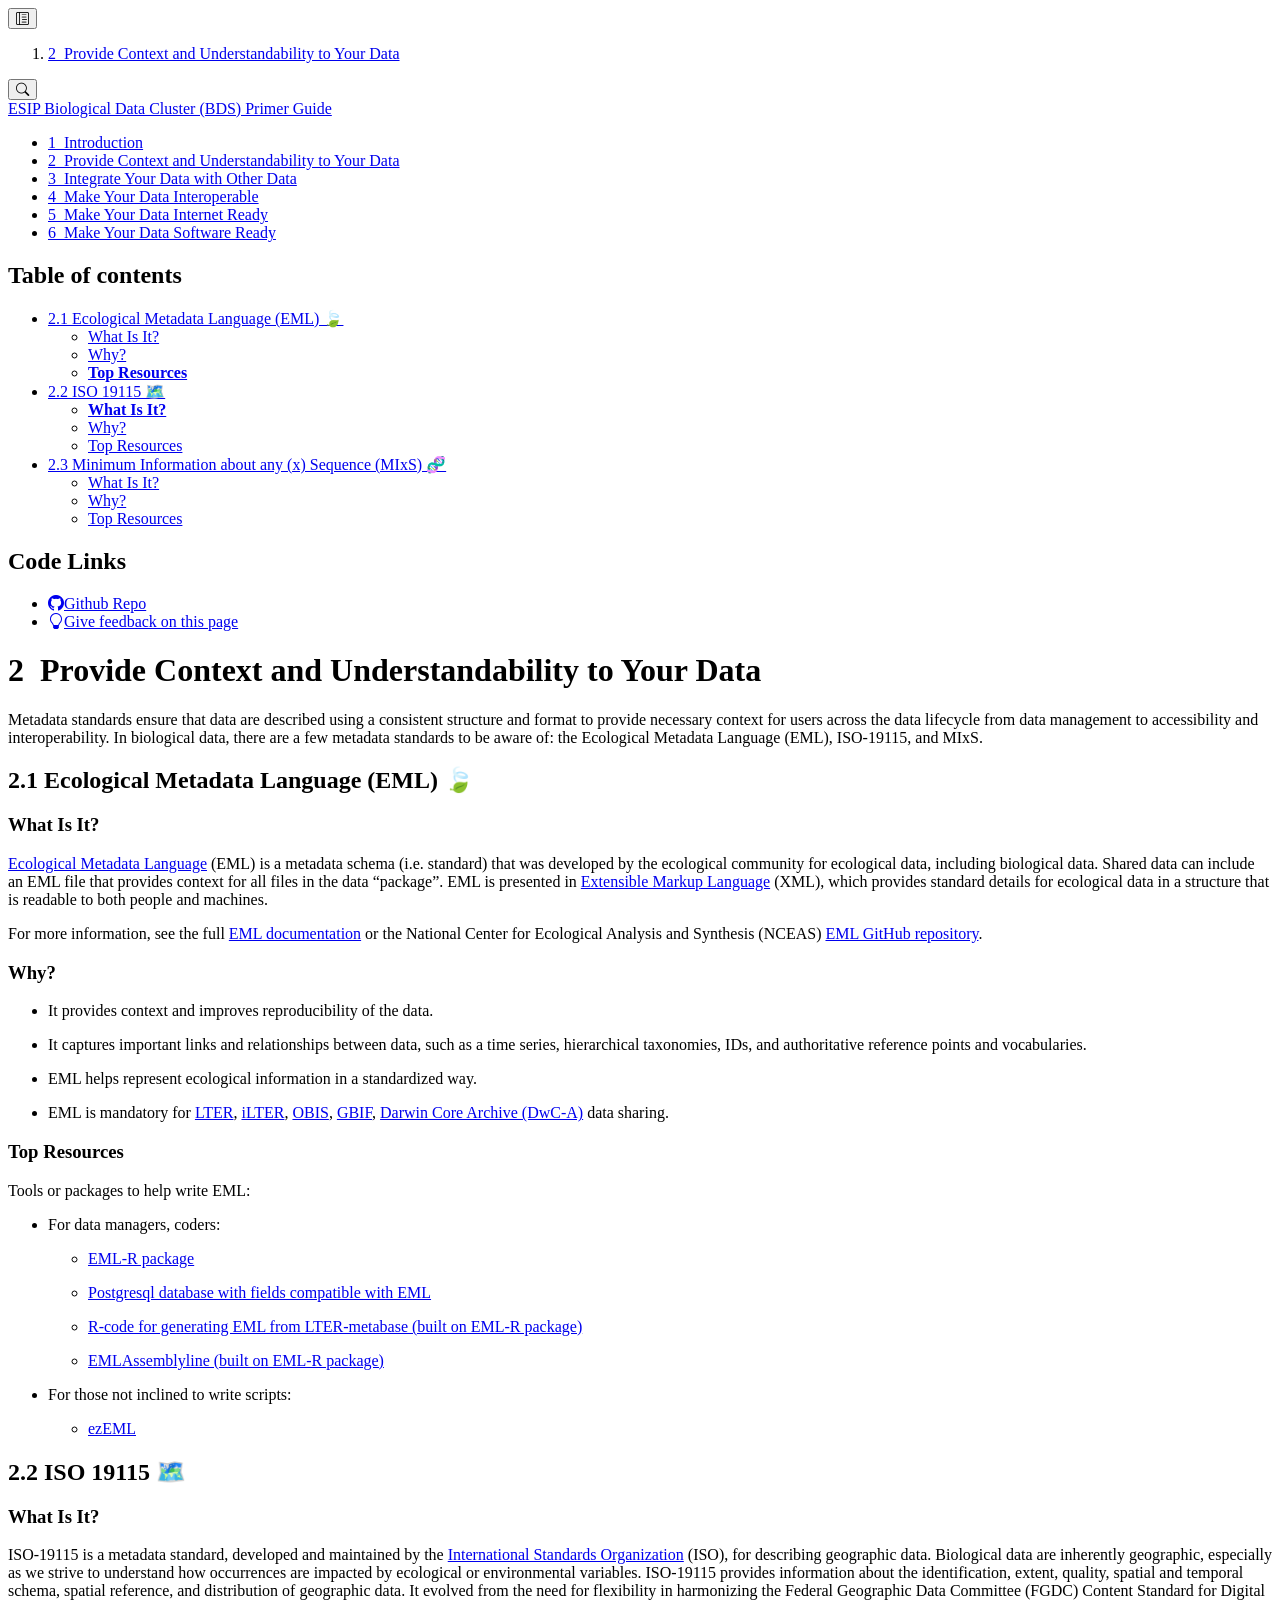
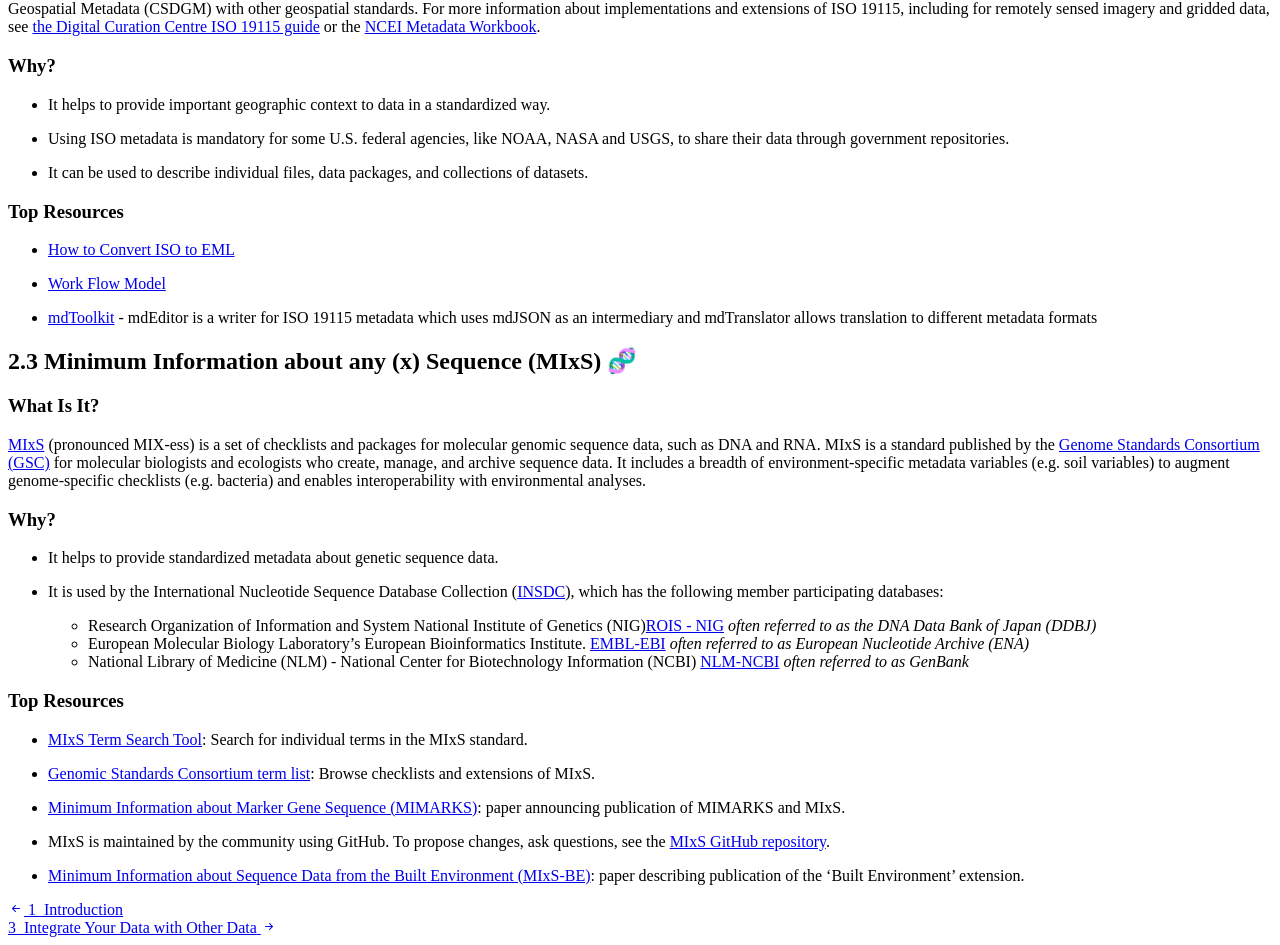
==== commit 1ff23e9e: "Built site for gh-pages" ====
--- a/context_understandability.html
+++ b/context_understandability.html
@@ -2,7 +2,7 @@
 <html xmlns="http://www.w3.org/1999/xhtml" lang="en" xml:lang="en"><head>
 
 <meta charset="utf-8">
-<meta name="generator" content="quarto-1.7.31">
+<meta name="generator" content="quarto-1.8.27">
 
 <meta name="viewport" content="width=device-width, initial-scale=1.0, user-scalable=yes">
 
@@ -34,14 +34,15 @@
 <link href="./index.html" rel="prev">
 <script src="site_libs/quarto-html/quarto.js" type="module"></script>
 <script src="site_libs/quarto-html/tabsets/tabsets.js" type="module"></script>
+<script src="site_libs/quarto-html/axe/axe-check.js" type="module"></script>
 <script src="site_libs/quarto-html/popper.min.js"></script>
 <script src="site_libs/quarto-html/tippy.umd.min.js"></script>
 <script src="site_libs/quarto-html/anchor.min.js"></script>
 <link href="site_libs/quarto-html/tippy.css" rel="stylesheet">
-<link href="site_libs/quarto-html/quarto-syntax-highlighting-e1a5c8363afafaef2c763b6775fbf3ca.css" rel="stylesheet" id="quarto-text-highlighting-styles">
+<link href="site_libs/quarto-html/quarto-syntax-highlighting-ed96de9b727972fe78a7b5d16c58bf87.css" rel="stylesheet" id="quarto-text-highlighting-styles">
 <script src="site_libs/bootstrap/bootstrap.min.js"></script>
 <link href="site_libs/bootstrap/bootstrap-icons.css" rel="stylesheet">
-<link href="site_libs/bootstrap/bootstrap-485d01fc63b59abcd3ee1bf1e8e2748d.min.css" rel="stylesheet" append-hash="true" id="quarto-bootstrap" data-mode="light">
+<link href="site_libs/bootstrap/bootstrap-00ccf60c28c3bdf2d57f5131fbf16f11.min.css" rel="stylesheet" append-hash="true" id="quarto-bootstrap" data-mode="light">
 <script id="quarto-search-options" type="application/json">{
   "location": "sidebar",
   "copy-button": false,
@@ -338,13 +339,14 @@
       e.clearSelection();
     }
     const getTextToCopy = function(trigger) {
-        const codeEl = trigger.previousElementSibling.cloneNode(true);
-        for (const childEl of codeEl.children) {
-          if (isCodeAnnotation(childEl)) {
-            childEl.remove();
-          }
-        }
-        return codeEl.innerText;
+      const outerScaffold = trigger.parentElement.cloneNode(true);
+      const codeEl = outerScaffold.querySelector('code');
+      for (const childEl of codeEl.children) {
+        if (isCodeAnnotation(childEl)) {
+          childEl.remove();
+        }
+      }
+      return codeEl.innerText;
     }
     const clipboard = new window.ClipboardJS('.code-copy-button:not([data-in-quarto-modal])', {
       text: getTextToCopy
--- a/site_libs/quarto-html/quarto-syntax-highlighting-ed96de9b727972fe78a7b5d16c58bf87.css
+++ b/site_libs/quarto-html/quarto-syntax-highlighting-ed96de9b727972fe78a7b5d16c58bf87.css
@@ -0,0 +1,236 @@
+/* quarto syntax highlight colors */
+:root {
+  --quarto-hl-ot-color: #003B4F;
+  --quarto-hl-at-color: #657422;
+  --quarto-hl-ss-color: #20794D;
+  --quarto-hl-an-color: #5E5E5E;
+  --quarto-hl-fu-color: #4758AB;
+  --quarto-hl-st-color: #20794D;
+  --quarto-hl-cf-color: #003B4F;
+  --quarto-hl-op-color: #5E5E5E;
+  --quarto-hl-er-color: #AD0000;
+  --quarto-hl-bn-color: #AD0000;
+  --quarto-hl-al-color: #AD0000;
+  --quarto-hl-va-color: #111111;
+  --quarto-hl-bu-color: inherit;
+  --quarto-hl-ex-color: inherit;
+  --quarto-hl-pp-color: #AD0000;
+  --quarto-hl-in-color: #5E5E5E;
+  --quarto-hl-vs-color: #20794D;
+  --quarto-hl-wa-color: #5E5E5E;
+  --quarto-hl-do-color: #5E5E5E;
+  --quarto-hl-im-color: #00769E;
+  --quarto-hl-ch-color: #20794D;
+  --quarto-hl-dt-color: #AD0000;
+  --quarto-hl-fl-color: #AD0000;
+  --quarto-hl-co-color: #5E5E5E;
+  --quarto-hl-cv-color: #5E5E5E;
+  --quarto-hl-cn-color: #8f5902;
+  --quarto-hl-sc-color: #5E5E5E;
+  --quarto-hl-dv-color: #AD0000;
+  --quarto-hl-kw-color: #003B4F;
+}
+
+/* other quarto variables */
+:root {
+  --quarto-font-monospace: SFMono-Regular, Menlo, Monaco, Consolas, "Liberation Mono", "Courier New", monospace;
+}
+
+/* syntax highlight based on Pandoc's rules */
+pre > code.sourceCode > span {
+  color: #003B4F;
+}
+
+code.sourceCode > span {
+  color: #003B4F;
+}
+
+div.sourceCode,
+div.sourceCode pre.sourceCode {
+  color: #003B4F;
+}
+
+/* Normal */
+code span {
+  color: #003B4F;
+}
+
+/* Alert */
+code span.al {
+  color: #AD0000;
+  font-style: inherit;
+}
+
+/* Annotation */
+code span.an {
+  color: #5E5E5E;
+  font-style: inherit;
+}
+
+/* Attribute */
+code span.at {
+  color: #657422;
+  font-style: inherit;
+}
+
+/* BaseN */
+code span.bn {
+  color: #AD0000;
+  font-style: inherit;
+}
+
+/* BuiltIn */
+code span.bu {
+  font-style: inherit;
+}
+
+/* ControlFlow */
+code span.cf {
+  color: #003B4F;
+  font-weight: bold;
+  font-style: inherit;
+}
+
+/* Char */
+code span.ch {
+  color: #20794D;
+  font-style: inherit;
+}
+
+/* Constant */
+code span.cn {
+  color: #8f5902;
+  font-style: inherit;
+}
+
+/* Comment */
+code span.co {
+  color: #5E5E5E;
+  font-style: inherit;
+}
+
+/* CommentVar */
+code span.cv {
+  color: #5E5E5E;
+  font-style: italic;
+}
+
+/* Documentation */
+code span.do {
+  color: #5E5E5E;
+  font-style: italic;
+}
+
+/* DataType */
+code span.dt {
+  color: #AD0000;
+  font-style: inherit;
+}
+
+/* DecVal */
+code span.dv {
+  color: #AD0000;
+  font-style: inherit;
+}
+
+/* Error */
+code span.er {
+  color: #AD0000;
+  font-style: inherit;
+}
+
+/* Extension */
+code span.ex {
+  font-style: inherit;
+}
+
+/* Float */
+code span.fl {
+  color: #AD0000;
+  font-style: inherit;
+}
+
+/* Function */
+code span.fu {
+  color: #4758AB;
+  font-style: inherit;
+}
+
+/* Import */
+code span.im {
+  color: #00769E;
+  font-style: inherit;
+}
+
+/* Information */
+code span.in {
+  color: #5E5E5E;
+  font-style: inherit;
+}
+
+/* Keyword */
+code span.kw {
+  color: #003B4F;
+  font-weight: bold;
+  font-style: inherit;
+}
+
+/* Operator */
+code span.op {
+  color: #5E5E5E;
+  font-style: inherit;
+}
+
+/* Other */
+code span.ot {
+  color: #003B4F;
+  font-style: inherit;
+}
+
+/* Preprocessor */
+code span.pp {
+  color: #AD0000;
+  font-style: inherit;
+}
+
+/* SpecialChar */
+code span.sc {
+  color: #5E5E5E;
+  font-style: inherit;
+}
+
+/* SpecialString */
+code span.ss {
+  color: #20794D;
+  font-style: inherit;
+}
+
+/* String */
+code span.st {
+  color: #20794D;
+  font-style: inherit;
+}
+
+/* Variable */
+code span.va {
+  color: #111111;
+  font-style: inherit;
+}
+
+/* VerbatimString */
+code span.vs {
+  color: #20794D;
+  font-style: inherit;
+}
+
+/* Warning */
+code span.wa {
+  color: #5E5E5E;
+  font-style: italic;
+}
+
+.prevent-inlining {
+  content: "</";
+}
+
+/*# sourceMappingURL=0920dd6d7437995b8cdf7429764427b1.css.map */
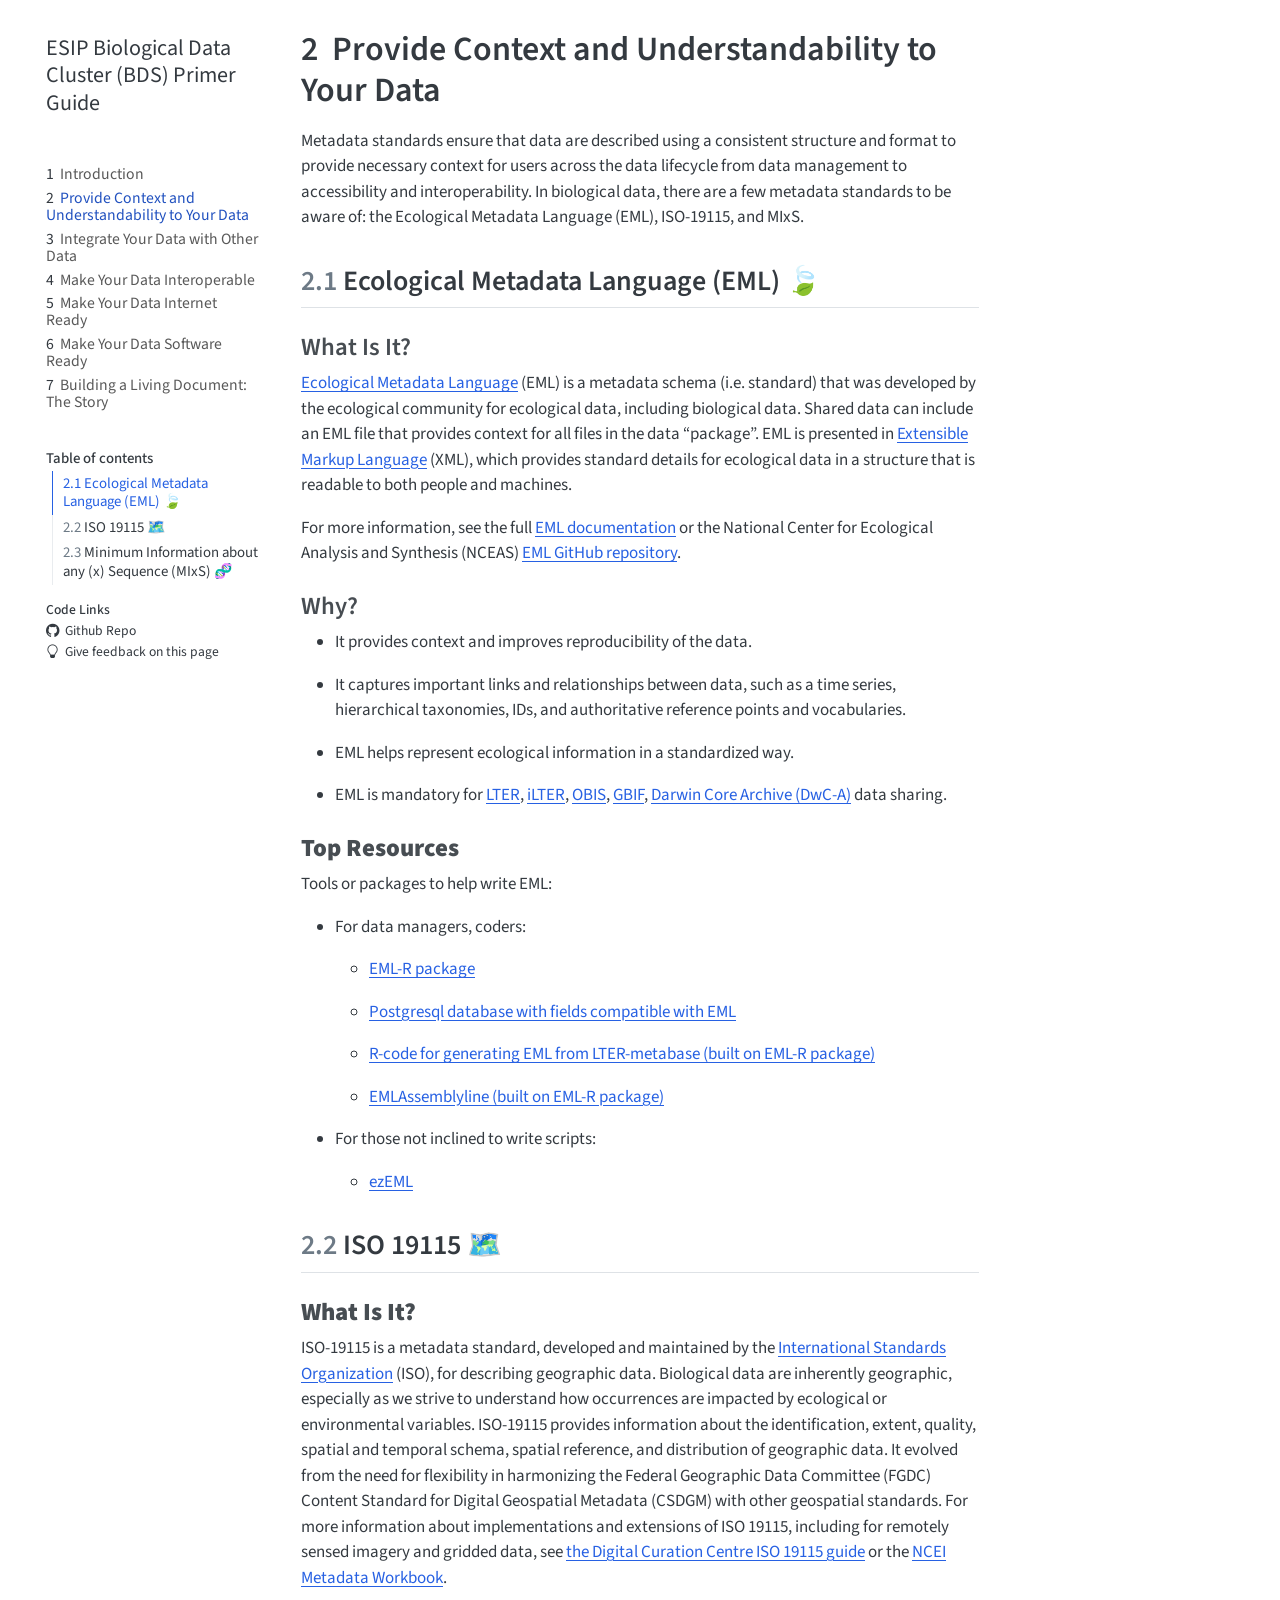
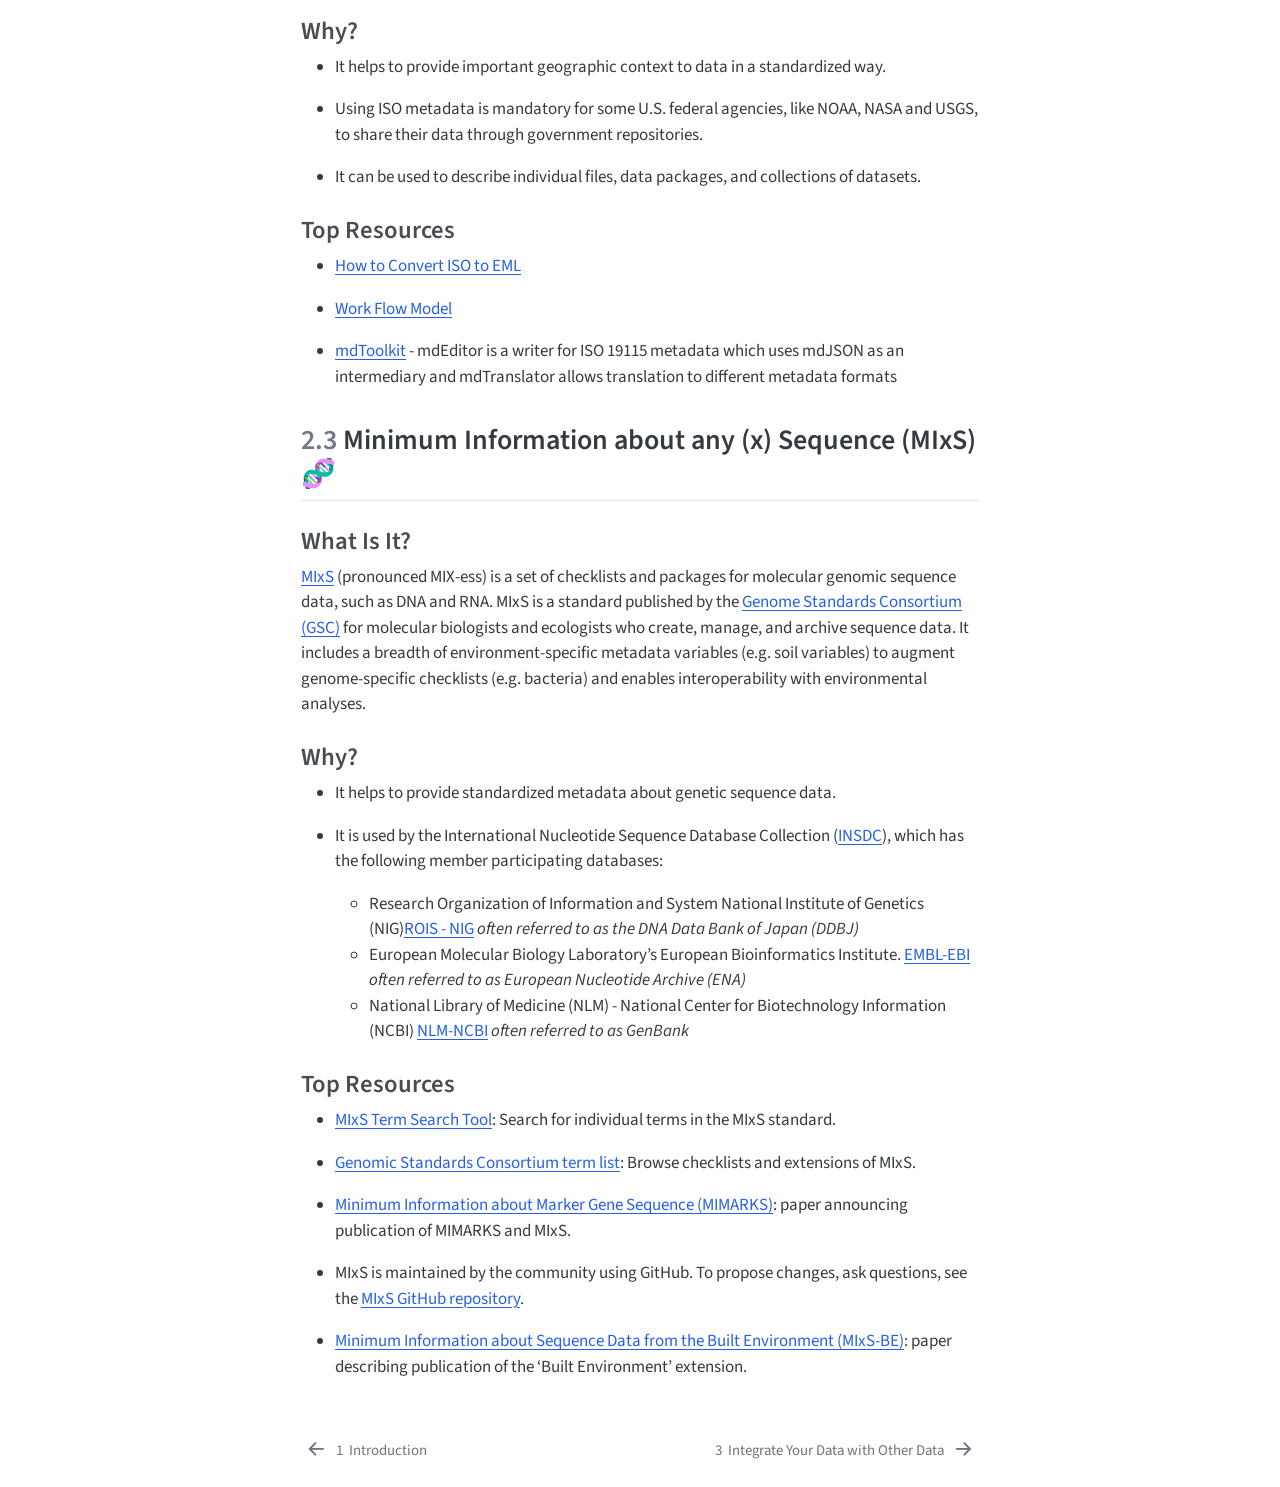
==== commit 4c8ace2f: "Built site for gh-pages" ====
--- a/context_understandability.html
+++ b/context_understandability.html
@@ -42,7 +42,7 @@
 <link href="site_libs/quarto-html/quarto-syntax-highlighting-ed96de9b727972fe78a7b5d16c58bf87.css" rel="stylesheet" id="quarto-text-highlighting-styles">
 <script src="site_libs/bootstrap/bootstrap.min.js"></script>
 <link href="site_libs/bootstrap/bootstrap-icons.css" rel="stylesheet">
-<link href="site_libs/bootstrap/bootstrap-00ccf60c28c3bdf2d57f5131fbf16f11.min.css" rel="stylesheet" append-hash="true" id="quarto-bootstrap" data-mode="light">
+<link href="site_libs/bootstrap/bootstrap-3ee1dfb4c30929c7e8d4249c27096de4.min.css" rel="stylesheet" append-hash="true" id="quarto-bootstrap" data-mode="light">
 <script id="quarto-search-options" type="application/json">{
   "location": "sidebar",
   "copy-button": false,
@@ -142,6 +142,12 @@
   <div class="sidebar-item-container"> 
   <a href="./software_ready.html" class="sidebar-item-text sidebar-link">
  <span class="menu-text"><span class="chapter-number">6</span>&nbsp; <span class="chapter-title">Make Your Data Software Ready</span></span></a>
+  </div>
+</li>
+        <li class="sidebar-item">
+  <div class="sidebar-item-container"> 
+  <a href="./process.html" class="sidebar-item-text sidebar-link">
+ <span class="menu-text"><span class="chapter-number">7</span>&nbsp; <span class="chapter-title">Building a Living Document: The Story</span></span></a>
   </div>
 </li>
     </ul>
